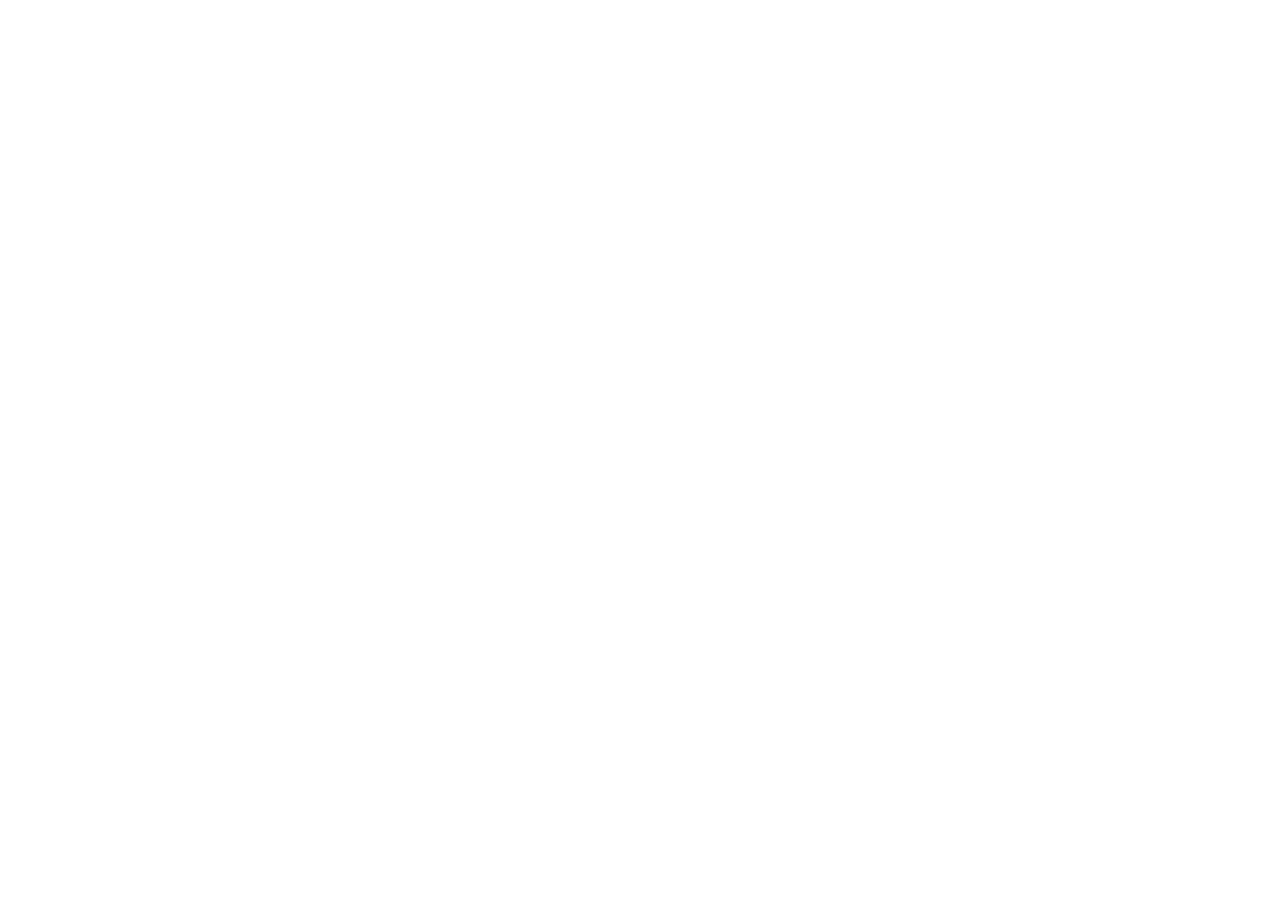
==== 17.2-activities/01_Containers_Structure/unsolved/index.html @ 9bcb2042 "17.2 files" ====
<html>
<head>
  <title>USPS Style Guide</title>
  <link href="css/style.css" rel="stylesheet" type="text/css">
</head>
<body>
<!-- Header section here -->

<!-- Color Palette section -->

<!-- Typography Section -->

<!-- UI Elements Section -->

<!-- Imagery Section -->
</body>
</html>
---- 17.2-activities/01_Containers_Structure/unsolved/css/style.css ----
/*  Hi! your going to write styles here in the next couple activities. */
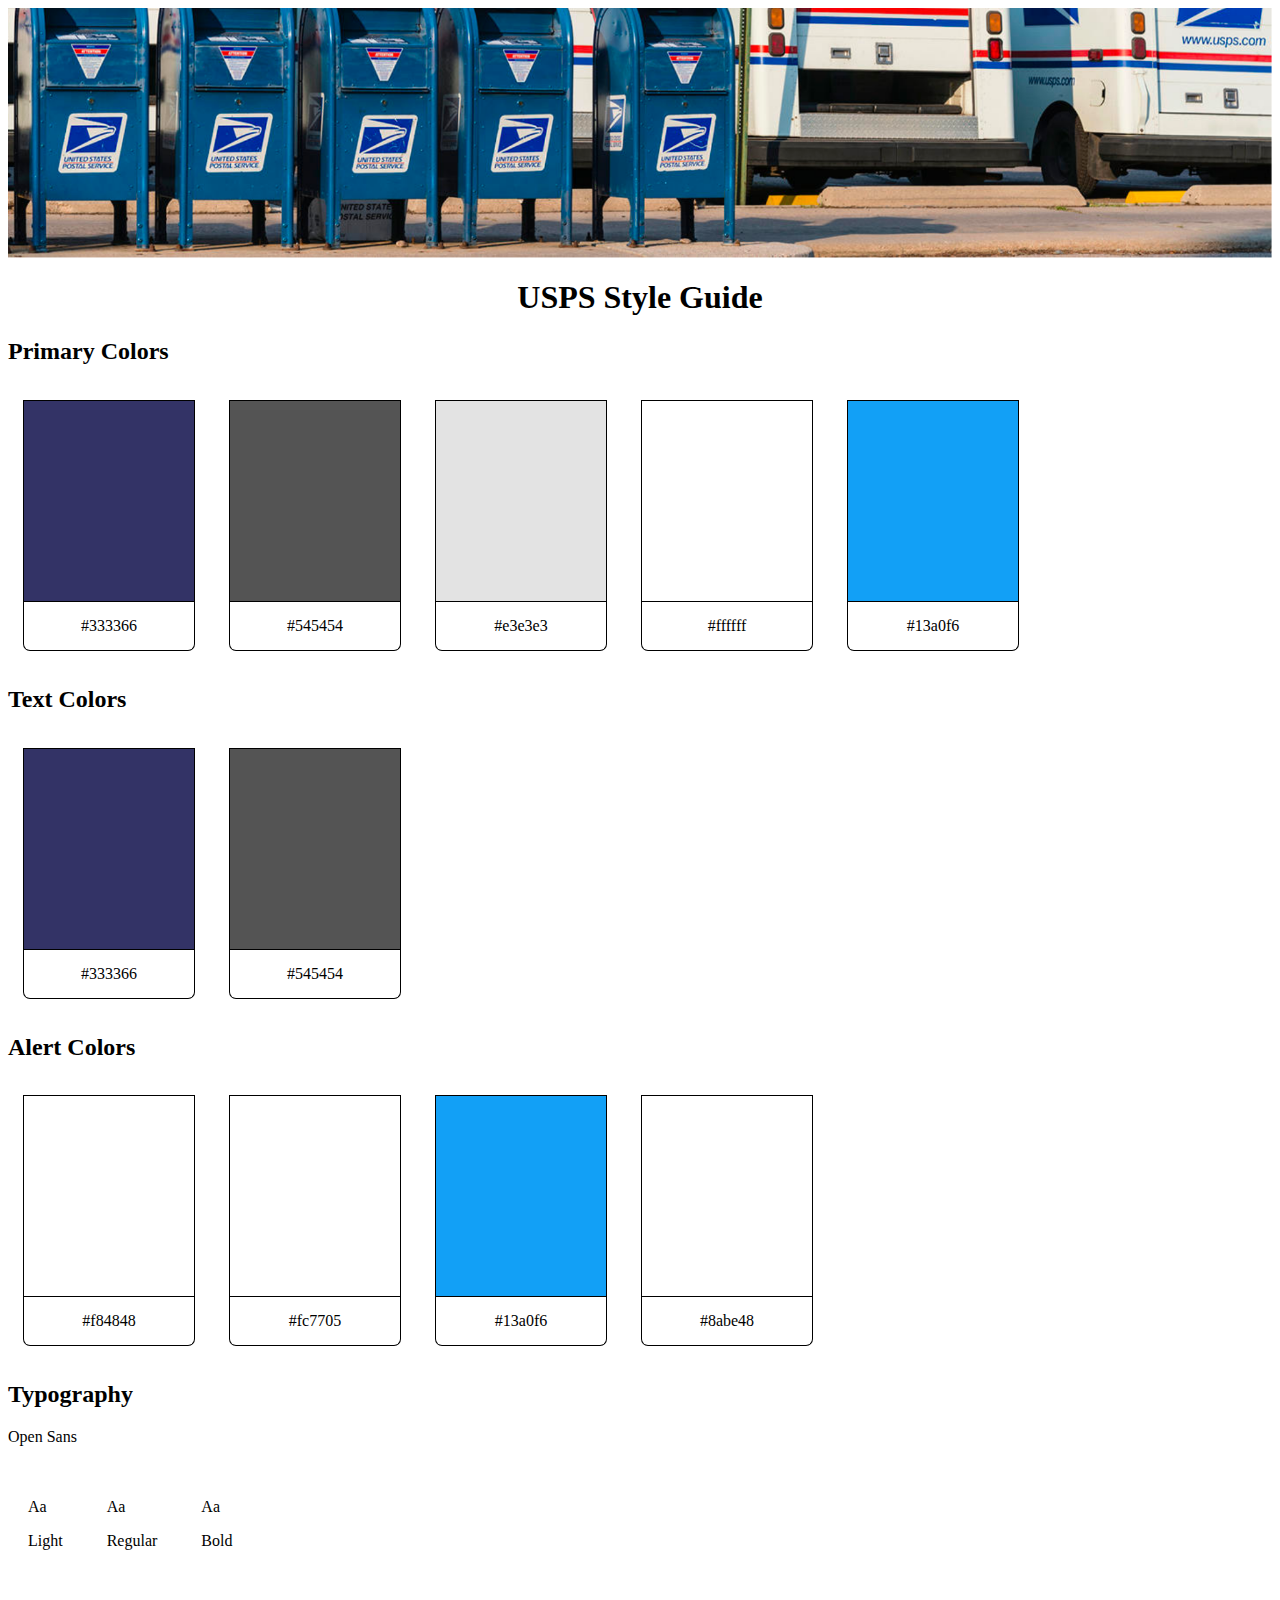
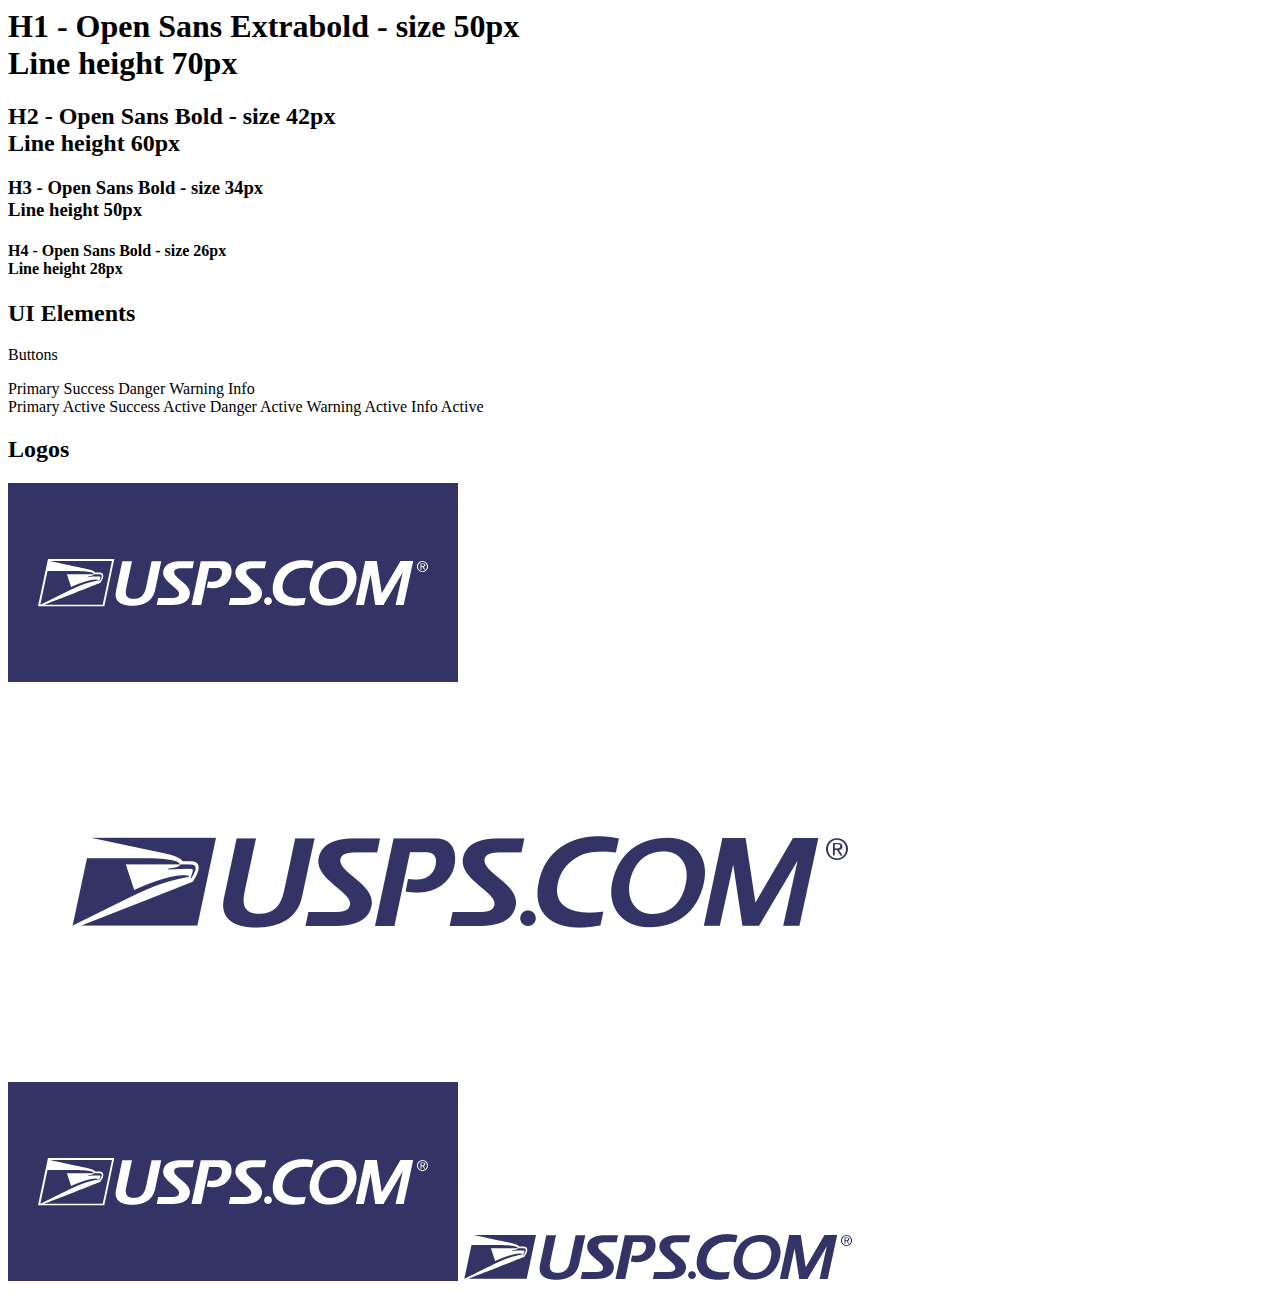
==== commit e5cdffd5: "17.3 files" ====
--- a/17.2-activities/01_Containers_Structure/unsolved/index.html
+++ b/17.2-activities/01_Containers_Structure/unsolved/index.html
@@ -4,14 +4,138 @@
   <link href="css/style.css" rel="stylesheet" type="text/css">
 </head>
 <body>
+
 <!-- Header section here -->
+<section class="header"> 
+
+
+
+</section>
+
+
 
 <!-- Color Palette section -->
+<section class="colorPalette"> 
+  <h1 id="pageTopic"> USPS Style Guide </h1>
+
+  <h2 class="sectionHead">Primary Colors</h2>
+  <div class="colorContainer"> 
+    <div class="swatch darkBlue"></div>
+    <div class="hexCode">#333366</div>
+  </div>
+  <div class="colorContainer"> 
+    <div class="swatch darkGrey"></div>
+    <div class="hexCode">#545454</div>
+  </div>
+  <div class="colorContainer"> 
+    <div class="swatch lightGrey"></div>
+    <div class="hexCode">#e3e3e3</div>
+  </div>
+  <div class="colorContainer"> 
+    <div class="swatch white"></div>
+    <div class="hexCode">#ffffff</div>
+  </div>
+  <div class="colorContainer"> 
+    <div class="swatch lightBlue"></div>
+    <div class="hexCode">#13a0f6</div>
+  </div>
+  
+  <h2 class="sectionHead">Text Colors</h2>
+    <div class="colorContainer"> 
+      <div class="swatch darkBlue"></div>
+      <div class="hexCode">#333366</div>
+    </div>
+    <div class="colorContainer"> 
+      <div class="swatch darkGrey"></div>
+      <div class="hexCode">#545454</div>
+    </div>
+
+
+  <h2 class="sectionHead">Alert Colors</h2>
+    <div class="colorContainer"> 
+      <div class="swatch red"></div>
+      <div class="hexCode">#f84848</div>
+    </div>
+
+    <div class="colorContainer"> 
+      <div class="swatch orange"></div>
+      <div class="hexCode">#fc7705</div>
+    </div>
+
+    <div class="colorContainer"> 
+      <div class="swatch lightBlue"></div>
+      <div class="hexCode">#13a0f6</div>
+    </div>
+
+    <div class="colorContainer"> 
+      <div class="swatch lightGreen"></div>
+      <div class="hexCode">#8abe48</div>
+    </div>
+
+</section>
 
 <!-- Typography Section -->
+<section class="typography"> 
+  <h2 class="sectionHead">Typography</h2>
+    <p>Open Sans</p>
+
+    <div class="type_container">
+      <p class="large light">Aa</p>
+      <p>Light</p>
+    </div>
+
+    <div class="type_container">
+      <p class="large regular">Aa</p>
+      <p>Regular</p>
+    </div>
+
+    <div class="type_container">
+      <p class="large bold">Aa</p>
+      <p>Bold</p>
+    </div>
+
+    <h1> H1 - Open Sans Extrabold - size 50px <br> Line height 70px </h1>
+    <h2>H2 - Open Sans Bold - size 42px <br> Line height 60px</h2>
+    <h3>H3 - Open Sans Bold - size 34px <br> Line height 50px</h3>
+    <h4>H4 - Open Sans Bold - size 26px <br> Line height 28px</h4>
+</section>
 
 <!-- UI Elements Section -->
+<section class="uiElements"> 
+  <h2 class="sectionHead">UI Elements</h2>
+  <p>Buttons</p>
+  <div class="buttonContain">
+
+    <div class="button primary">Primary</div>
+    <div class="button success">Success</div>
+    <div class="button danger">Danger</div>
+    <div class="button warning">Warning</div>
+    <div class="button info">Info</div>
+
+  </div>
+
+  <div class="buttonContain">
+
+    <div class="button primaryActive">Primary Active</div>
+    <div class="button successActive">Success Active</div>
+    <div class="button dangerActive">Danger Active</div>
+    <div class="button warningActive">Warning Active</div>
+    <div class="button infoActive">Info Active</div>
+
+  </div>
+
+</section>
+
 
 <!-- Imagery Section -->
+<section class="imagery"> 
+  <h2 class="sectionHead">Logos</h2>
+  <img src="images/Logo-dark.png" alt="USPS.com Dark Logo">
+  <img src="images/Logo-light.png" alt="USPS.com Light Logo">
+  <img src="images/Logo-dark1.png" alt="USPS.com Logo Dark small">
+  <img src="images/Logo-light-1.png" alt="USPS.com Logo Light small">
+
+
+</section>
 </body>
 </html>
--- a/17.2-activities/01_Containers_Structure/unsolved/css/style.css
+++ b/17.2-activities/01_Containers_Structure/unsolved/css/style.css
@@ -1 +1,62 @@
 /*  Hi! your going to write styles here in the next couple activities. */
+.header { 
+    height:250px;
+    max-height: 500px;
+    background-image: url(../images/upsBackground.png);
+    background-size: cover;
+    background-repeat: no-repeat;
+    background-position:bottom;
+}
+
+#pageTopic { 
+    text-align: center;
+}
+.colorContainer {
+    display:inline-block;
+    margin:15px; 
+}
+
+.swatch {
+    height:200px;
+    width:170px;
+    border: 1px solid black;
+}
+
+.hexCode {
+    padding:15px;
+    text-align:center;
+    border: 1px solid black;
+    border-top:none;
+    border-bottom-left-radius:7px ;
+    border-bottom-right-radius:7px ;
+}
+
+.type_container {
+    display:inline-block;
+    margin:20px;
+}
+
+.button {
+    display:inline-block; 
+}
+
+
+.darkBlue {
+    background-color: #333366;
+}
+
+.darkGrey {
+    background-color:#545454;
+}
+
+.lightGrey { 
+    background-color: #e3e3e3;
+}
+
+.white {
+    background-color:#ffffff;
+}
+
+.lightBlue { 
+    background-color:#12a0f6;
+}